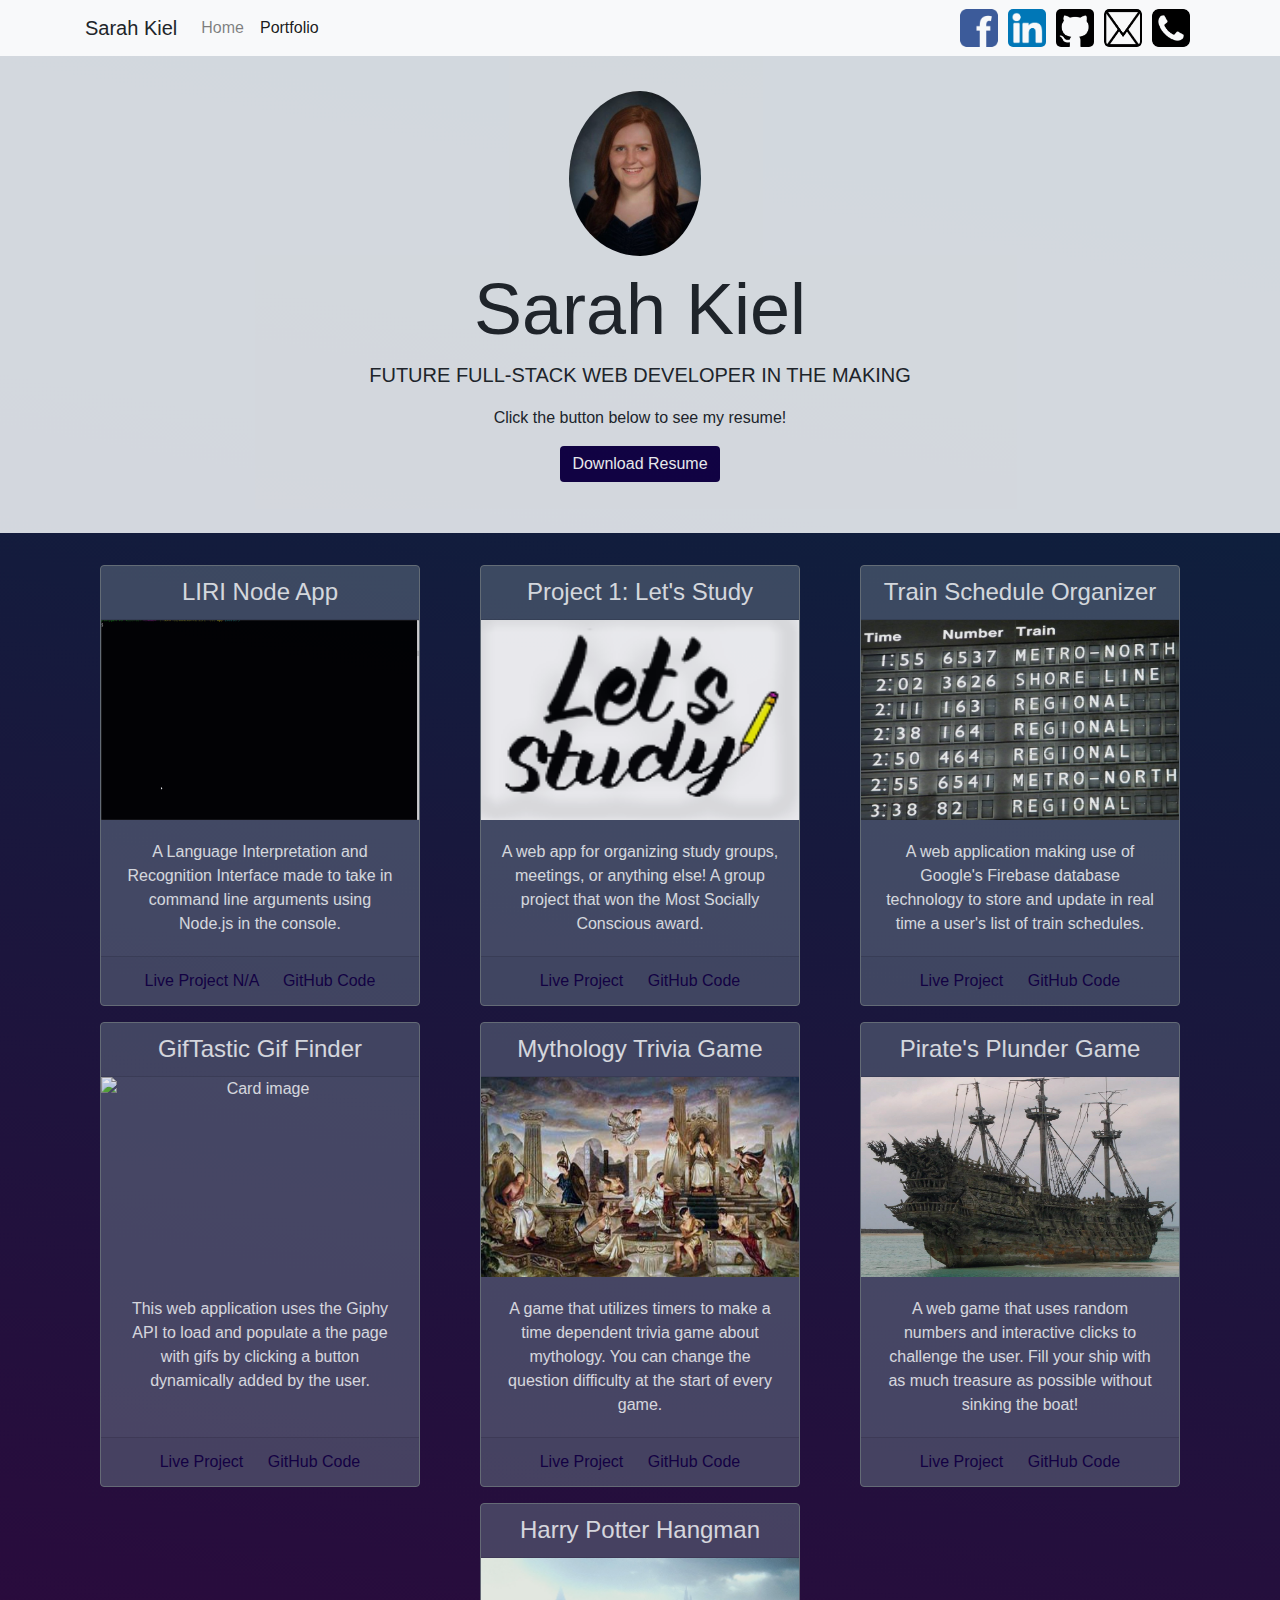
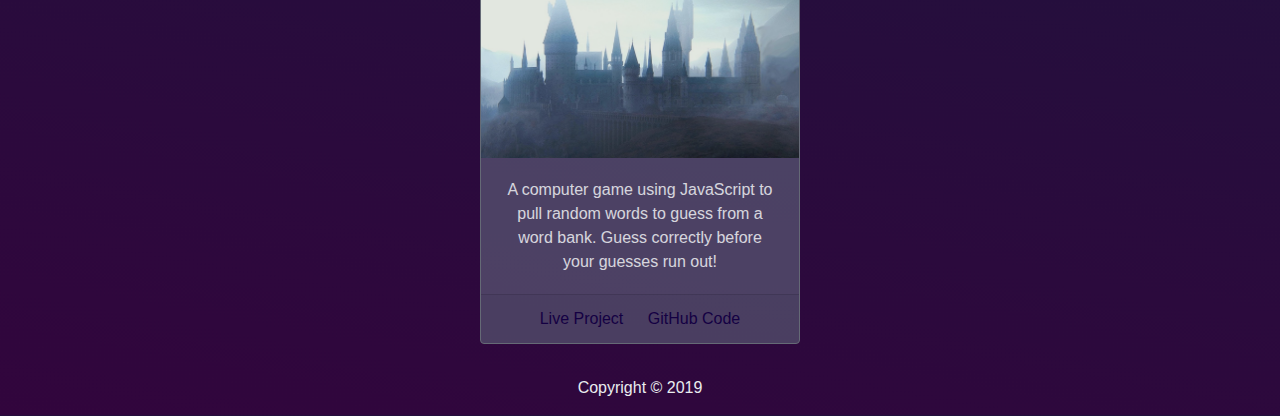
==== html/portfolio.html @ 1c45fc68 "moving portfolio" ====
<!DOCTYPE html>
<html>
  <head>
    <title>Sarah Kiel</title>
    <meta charset="utf-8">
    <meta http-equiv="X-UA-Compatible" content="IE=edge">
    <meta name="viewport" content="width=device-width, initial-scale=1">
    <link rel="shortcut icon" href="../assets/images/favicon.ico" type="image/x-icon"/>

    <link rel="stylesheet" href="https://stackpath.bootstrapcdn.com/bootstrap/4.3.1/css/bootstrap.min.css" integrity="sha384-ggOyR0iXCbMQv3Xipma34MD+dH/1fQ784/j6cY/iJTQUOhcWr7x9JvoRxT2MZw1T" crossorigin="anonymous">
    <script src="https://code.jquery.com/jquery-3.3.1.slim.min.js" integrity="sha384-q8i/X+965DzO0rT7abK41JStQIAqVgRVzpbzo5smXKp4YfRvH+8abtTE1Pi6jizo" crossorigin="anonymous"></script>
    <script src="https://cdnjs.cloudflare.com/ajax/libs/popper.js/1.14.7/umd/popper.min.js" integrity="sha384-UO2eT0CpHqdSJQ6hJty5KVphtPhzWj9WO1clHTMGa3JDZwrnQq4sF86dIHNDz0W1" crossorigin="anonymous"></script>
    <script src="https://stackpath.bootstrapcdn.com/bootstrap/4.3.1/js/bootstrap.min.js" integrity="sha384-JjSmVgyd0p3pXB1rRibZUAYoIIy6OrQ6VrjIEaFf/nJGzIxFDsf4x0xIM+B07jRM" crossorigin="anonymous"></script>
    <link href="https://stackpath.bootstrapcdn.com/bootswatch/4.3.1/united/bootstrap.min.css" rel="stylesheet" integrity="sha384-WTtvlZJeRyCiKUtbQ88X1x9uHmKi0eHCbQ8irbzqSLkE0DpAZuixT5yFvgX0CjIu" crossorigin="anonymous">

    <!-- import the webpage's stylesheet -->
    <link rel="stylesheet" href="../assets/css/style.css">

    <!-- import the webpage's javascript file -->
    <script src="../assets/javascript/script.js" defer></script>
  </head>
  <body>
    <nav class="navbar navbar-expand-lg navbar-light bg-light">
      <div class="container">
        <a class="navbar-brand">Sarah Kiel</a>
        <button class="navbar-toggler" type="button" data-toggle="collapse" data-target="#navbarColor03" aria-controls="navbarColor03" aria-expanded="false" aria-label="Toggle navigation">
          <span class="navbar-toggler-icon"></span>
        </button>

        <div class="collapse navbar-collapse" id="navbarColor03">
          <ul class="navbar-nav mr-auto">
            <li class="nav-item">
              <a class="nav-link" href="../index.html">Home</a>
            </li>
            <li class="nav-item active">
              <a class="nav-link" href="">Portfolio <span class="sr-only">(current)</span></a>
            </li>
          </ul>
          <form class="form-inline my-2 my-lg-0">
            <a href="https://www.facebook.com/people/Sarah-Kiel/100012681810702" target="_blank">
              <img src="../assets/images/facebook-icon.png" class="icons" alt="Facebook" height="38" width="38">
            </a>
            <a href="https://www.linkedin.com/in/sarah-kiel" target="_blank">
              <img src="../assets/images/linkedin-icon.png" class="icons" alt="LinkedIn" height="38" width="38">
            </a>
            <a href="https://github.com/skiel14" target="_blank">
              <img src="../assets/images/github-icon1.png" class="icons" alt="GitHub" height="38" width="38">
            </a>
            <a href="mailto:sarah.kiel14@gmail.com">
              <img src="../assets/images/email-icon.png" class="icons" alt="Email" height="38" width="38">
            </a>
            <a href="tel:9083919098">
              <img src="../assets/images/telephone-icon.png" class="icons" alt="Phone" height="38" width="38">
            </a>
          </form>
        </div>
      </div>
    </nav>
    <div class="jumbotron jumbotron-fluid text-center" style="opacity: 0.9" id="jumbo">
        <img src="../assets/images/profile.JPG" alt="Profile Image" height="175px" id="profile">
      <h1 class="display-3">Sarah Kiel</h1>
      <p class="lead">FUTURE FULL-STACK WEB DEVELOPER IN THE MAKING</p>
      <!-- <hr class="my-4"> -->
      <p>Click the button below to see my resume!</p>
      <p class="lead">
        <a class="btn btn-primary" href="../assets/Sarah Kiel Resume.pdf" download="Sarah Kiel Resume" target="_blank" role="button" id="resume">Download Resume</a>
      </p>
    </div>
    <div class="container" id="main">
      <div class="row">
        <div id="projects">
          <div class="card mb-3 myCards border-secondary text-center">
            <h4 class="card-header">LIRI Node App</h4>
            <img style="height: 200px; width: 100%; display: block;" src="../assets/images/liri-test1.gif" alt="Card image">
            <div class="card-body">
              <p class="card-text">A Language Interpretation and Recognition Interface made to take in command line arguments using Node.js in the console.</p>
            </div>
            <div class="card-footer text-muted">
              <a href="#" class="card-link">Live Project N/A</a>
              <a href="https://github.com/skiel14/liri-node-app" class="card-link" target="_blank">GitHub Code</a>
            </div>
          </div>

          <div class="card mb-3 myCards border-secondary text-center">
            <h4 class="card-header">Project 1: Let's Study</h4>
            <img style="height: 200px; width: 100%; display: block;" src="../assets/images/lets study.png" alt="Card image">
            <div class="card-body">
              <p class="card-text">A web app for organizing study groups, meetings, or anything else! A group project that won the Most Socially Conscious award.</p>
            </div>
            <div class="card-footer text-muted">
              <a href="https://skiel14.github.io/Lets-Study/" class="card-link" target="_blank">Live Project</a>
              <a href="https://github.com/skiel14/Lets-Study" class="card-link" target="_blank">GitHub Code</a>
            </div>
          </div>

          <div class="card mb-3 myCards border-secondary text-center">
            <h4 class="card-header">Train Schedule Organizer</h4>
            <img style="height: 200px; width: 100%; display: block;" src="../assets/images/train sched.jpg" alt="Card image">
            <div class="card-body">
              <p class="card-text">A web application making use of Google's Firebase database technology to store and update in real time a user's list of train schedules.</p>
            </div>
            <div class="card-footer text-muted">
              <a href="https://skiel14.github.io/firebase-train/" class="card-link" target="_blank">Live Project</a>
              <a href="https://github.com/skiel14/firebase-train" class="card-link" target="_blank">GitHub Code</a>
            </div>
          </div>

          <div class="card mb-3 myCards border-secondary text-center">
            <h4 class="card-header">GifTastic Gif Finder</h4>
            <img style="height: 200px; width: 100%; display: block;" src="https://media.giphy.com/media/1vRCeaHbgATwA/giphy.gif" alt="Card image">
            <div class="card-body">
              <p class="card-text">This web application uses the Giphy API to load and populate a the page with gifs by clicking a button dynamically added by the user.</p>
            </div>
            <div class="card-footer text-muted">
              <a href="https://skiel14.github.io/GifTastic/" class="card-link" target="_blank">Live Project</a>
              <a href="https://github.com/skiel14/GifTastic" class="card-link" target="_blank">GitHub Code</a>
            </div>
          </div>

          <div class="card mb-3 myCards border-secondary text-center">
            <h4 class="card-header">Mythology Trivia Game</h4>
            <img style="height: 200px; width: 100%; display: block;" src="../assets/images/greek mythology.jpg" alt="Card image">
            <div class="card-body">
              <p class="card-text">A game that utilizes timers to make a time dependent trivia game about mythology. You can change the question difficulty at the start of every game.</p>
            </div>
            <div class="card-footer text-muted">
              <a href="https://skiel14.github.io/TriviaGame/" class="card-link" target="_blank">Live Project</a>
              <a href="https://github.com/skiel14/TriviaGame" class="card-link" target="_blank">GitHub Code</a>
            </div>
          </div>

          <div class="card mb-3 myCards border-secondary text-center">
            <h4 class="card-header">Pirate's Plunder Game</h4>
            <img style="height: 200px; width: 100%; display: block;" src="../assets/images/pirate ship.jpg" alt="Card image">
            <div class="card-body">
              <p class="card-text">A web game that uses random numbers and interactive clicks to challenge the user. Fill your ship with as much treasure as possible without sinking the boat!</p>
            </div>
            <div class="card-footer text-muted">
              <a href="https://skiel14.github.io/unit-4-game/" class="card-link" target="_blank">Live Project</a>
              <a href="https://github.com/skiel14/unit-4-game" class="card-link" target="_blank">GitHub Code</a>
            </div>
          </div>

          <div class="card mb-3 myCards border-secondary text-center">
            <h4 class="card-header">Harry Potter Hangman</h4>
            <img style="height: 200px; width: 100%; display: block;" src="../assets/images/hogwarts.jpg" alt="Card image">
            <div class="card-body">
              <p class="card-text">A computer game using JavaScript to pull random words to guess from a word bank. Guess correctly before your guesses run out!</p>
            </div>
            <div class="card-footer text-muted">
              <a href="https://skiel14.github.io/Word-Guess-Game/" class="card-link" target="_blank">Live Project</a>
              <a href="https://github.com/skiel14/Word-Guess-Game" class="card-link" target="_blank">GitHub Code</a>
            </div>
          </div>
        </div>
      </div>
    </div>
    <footer class="page-footer font-small">
      <div class="footer-copyright text-center py-3">
        Copyright &copy; 2019
      </div>
    </footer>
  </body>
---- assets/css/style.css ----
body {
  background-image: url(../images/background.png);
  background-repeat: repeat;
  background-position: center;
  background-size: cover;
}

#main {
  color: #E9ECEF;
}

.icons {
  margin: 0 5px;
  border-radius: 5px;
}

#profile {
  border-radius: 50%;
  padding: 0 10px 10px 0;
  opacity: 1.6;
}

#resume {
  background: rgb(18, 0, 68);
  border: none;
}

footer {
  color: #E9ECEF;
}

#jumbo {
  padding: 35px;
}

.myCards {
  /* background: #575366; */
  background: rgba(112, 128, 144, 0.534);
  /* background-image: url(../images/background.png);
  background-repeat: repeat;
  background-position: center;
  background-size: cover; */
  opacity: 0.9;
  margin: 20px;
  max-width: 20rem;
  margin: 0 auto;
}

#projects {
  justify-content: space-between;
  display: flex;
  flex-wrap: wrap;
  margin: 0 auto;
}
/* 3c5b9a */
a.card-link {
  color: rgb(18, 0, 68);
}

a.card-link:hover {
  text-decoration: underline;
}

a.contact{
  color: cornflowerblue;
}

/* @media (min-width: 800px) {
  .myCards {
    margin: 20px;
  }

} */
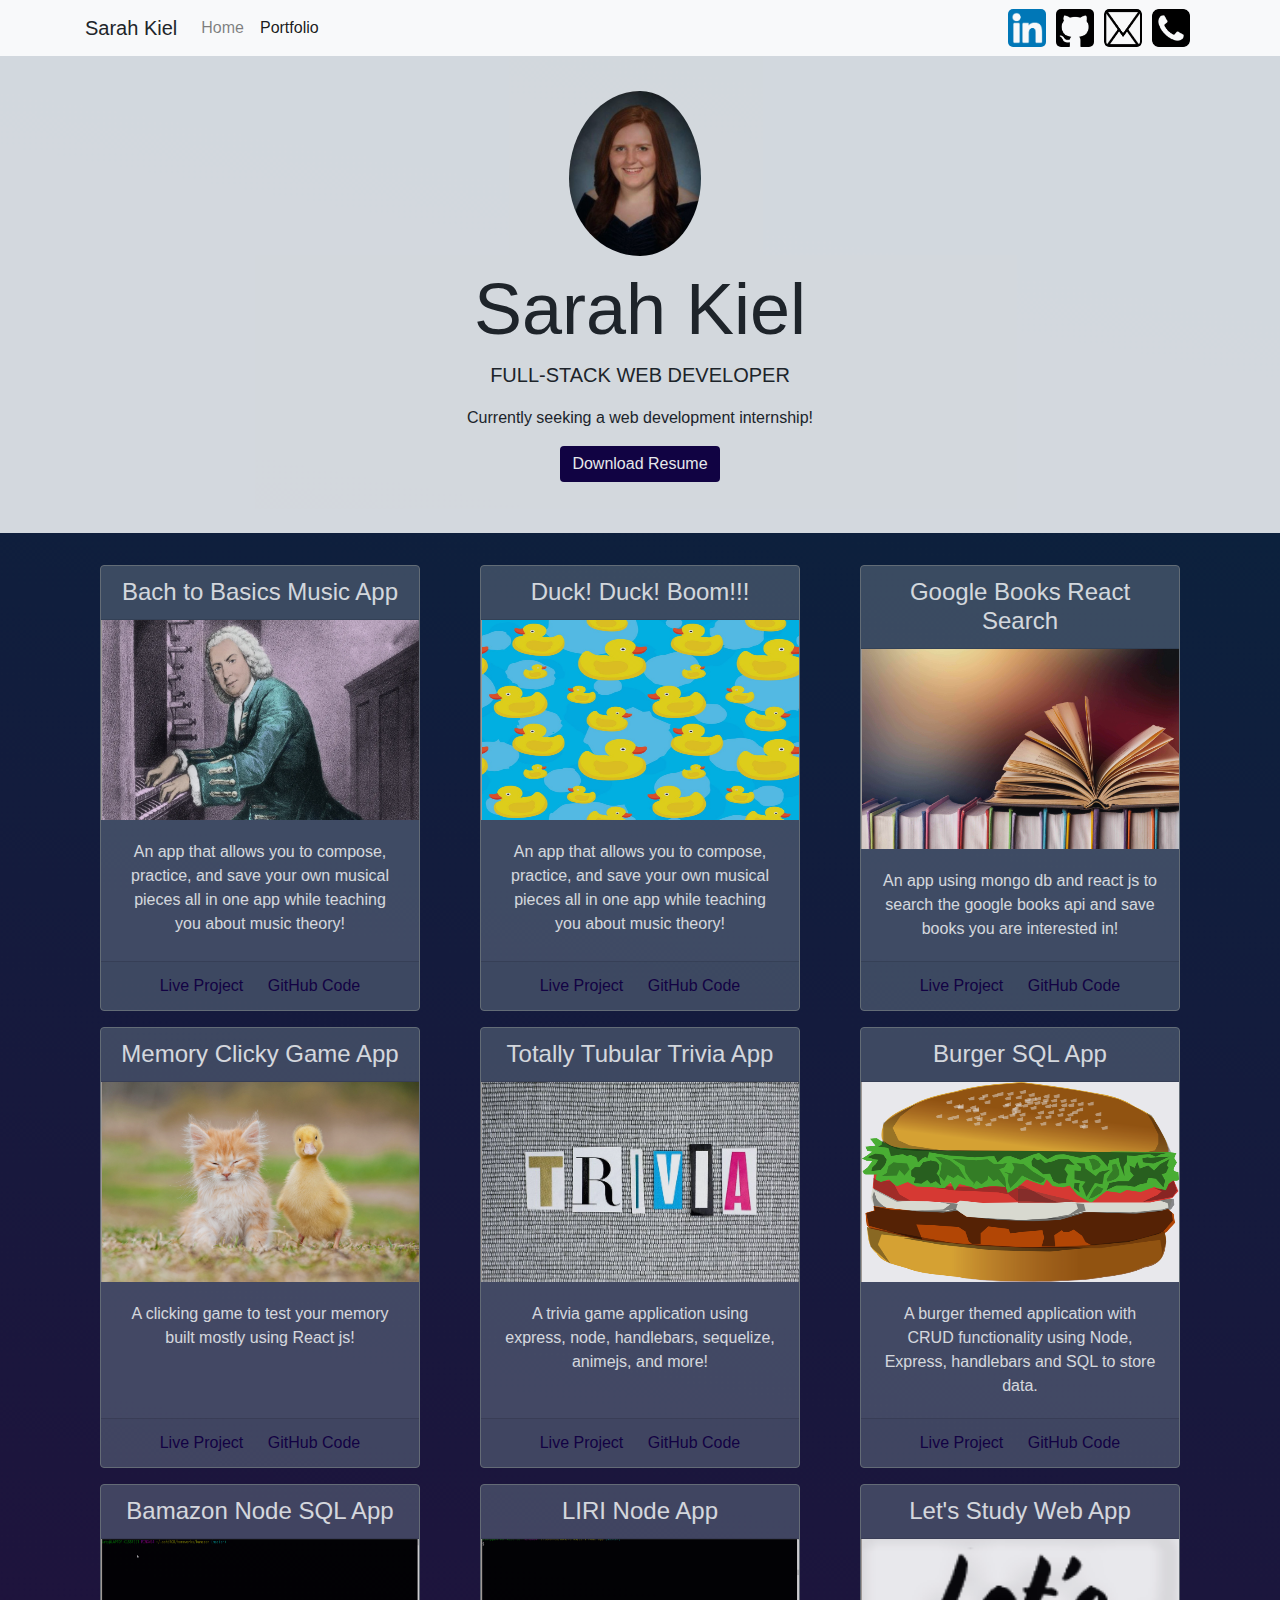
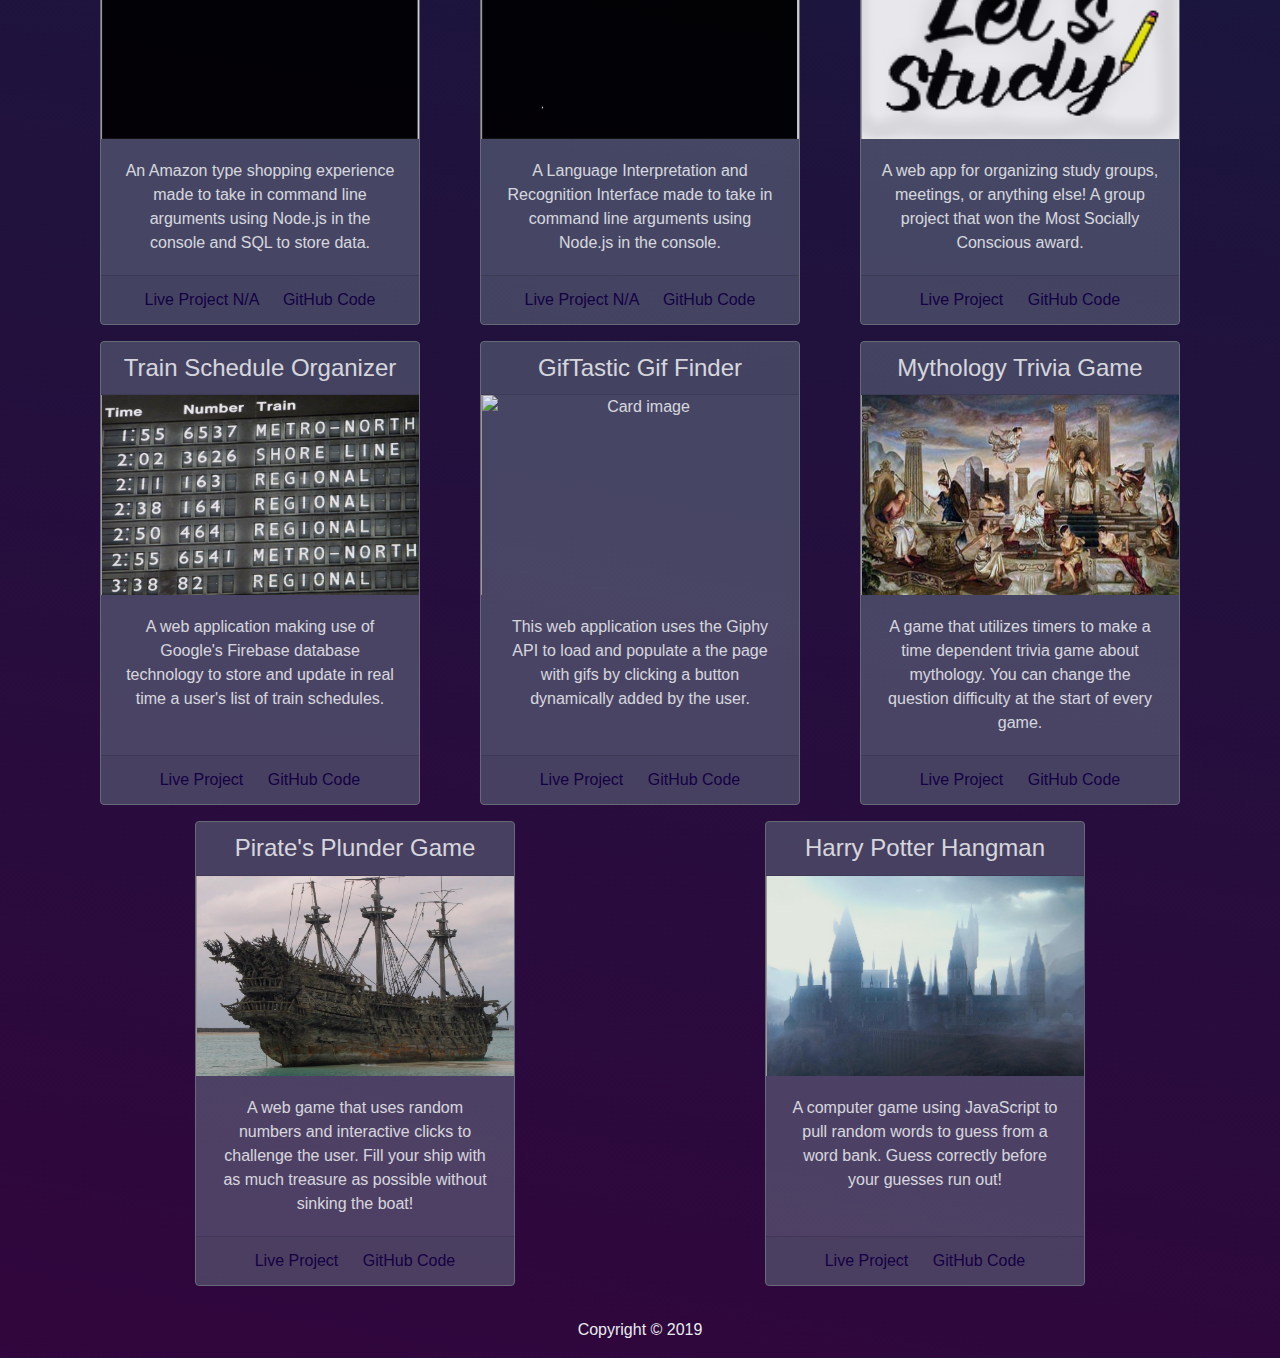
==== commit 5835ebf9: "update portfolio" ====
--- a/html/portfolio.html
+++ b/html/portfolio.html
@@ -1,163 +1,268 @@
 <!DOCTYPE html>
 <html>
-  <head>
-    <title>Sarah Kiel</title>
-    <meta charset="utf-8">
-    <meta http-equiv="X-UA-Compatible" content="IE=edge">
-    <meta name="viewport" content="width=device-width, initial-scale=1">
-    <link rel="shortcut icon" href="../assets/images/favicon.ico" type="image/x-icon"/>
-
-    <link rel="stylesheet" href="https://stackpath.bootstrapcdn.com/bootstrap/4.3.1/css/bootstrap.min.css" integrity="sha384-ggOyR0iXCbMQv3Xipma34MD+dH/1fQ784/j6cY/iJTQUOhcWr7x9JvoRxT2MZw1T" crossorigin="anonymous">
-    <script src="https://code.jquery.com/jquery-3.3.1.slim.min.js" integrity="sha384-q8i/X+965DzO0rT7abK41JStQIAqVgRVzpbzo5smXKp4YfRvH+8abtTE1Pi6jizo" crossorigin="anonymous"></script>
-    <script src="https://cdnjs.cloudflare.com/ajax/libs/popper.js/1.14.7/umd/popper.min.js" integrity="sha384-UO2eT0CpHqdSJQ6hJty5KVphtPhzWj9WO1clHTMGa3JDZwrnQq4sF86dIHNDz0W1" crossorigin="anonymous"></script>
-    <script src="https://stackpath.bootstrapcdn.com/bootstrap/4.3.1/js/bootstrap.min.js" integrity="sha384-JjSmVgyd0p3pXB1rRibZUAYoIIy6OrQ6VrjIEaFf/nJGzIxFDsf4x0xIM+B07jRM" crossorigin="anonymous"></script>
-    <link href="https://stackpath.bootstrapcdn.com/bootswatch/4.3.1/united/bootstrap.min.css" rel="stylesheet" integrity="sha384-WTtvlZJeRyCiKUtbQ88X1x9uHmKi0eHCbQ8irbzqSLkE0DpAZuixT5yFvgX0CjIu" crossorigin="anonymous">
-
-    <!-- import the webpage's stylesheet -->
-    <link rel="stylesheet" href="../assets/css/style.css">
-
-    <!-- import the webpage's javascript file -->
-    <script src="../assets/javascript/script.js" defer></script>
-  </head>
-  <body>
-    <nav class="navbar navbar-expand-lg navbar-light bg-light">
-      <div class="container">
-        <a class="navbar-brand">Sarah Kiel</a>
-        <button class="navbar-toggler" type="button" data-toggle="collapse" data-target="#navbarColor03" aria-controls="navbarColor03" aria-expanded="false" aria-label="Toggle navigation">
-          <span class="navbar-toggler-icon"></span>
-        </button>
-
-        <div class="collapse navbar-collapse" id="navbarColor03">
-          <ul class="navbar-nav mr-auto">
-            <li class="nav-item">
-              <a class="nav-link" href="../index.html">Home</a>
-            </li>
-            <li class="nav-item active">
-              <a class="nav-link" href="">Portfolio <span class="sr-only">(current)</span></a>
-            </li>
-          </ul>
-          <form class="form-inline my-2 my-lg-0">
-            <a href="https://www.facebook.com/people/Sarah-Kiel/100012681810702" target="_blank">
-              <img src="../assets/images/facebook-icon.png" class="icons" alt="Facebook" height="38" width="38">
-            </a>
-            <a href="https://www.linkedin.com/in/sarah-kiel" target="_blank">
-              <img src="../assets/images/linkedin-icon.png" class="icons" alt="LinkedIn" height="38" width="38">
-            </a>
-            <a href="https://github.com/skiel14" target="_blank">
-              <img src="../assets/images/github-icon1.png" class="icons" alt="GitHub" height="38" width="38">
-            </a>
-            <a href="mailto:sarah.kiel14@gmail.com">
-              <img src="../assets/images/email-icon.png" class="icons" alt="Email" height="38" width="38">
-            </a>
-            <a href="tel:9083919098">
-              <img src="../assets/images/telephone-icon.png" class="icons" alt="Phone" height="38" width="38">
-            </a>
-          </form>
-        </div>
-      </div>
-    </nav>
-    <div class="jumbotron jumbotron-fluid text-center" style="opacity: 0.9" id="jumbo">
-        <img src="../assets/images/profile.JPG" alt="Profile Image" height="175px" id="profile">
-      <h1 class="display-3">Sarah Kiel</h1>
-      <p class="lead">FUTURE FULL-STACK WEB DEVELOPER IN THE MAKING</p>
-      <!-- <hr class="my-4"> -->
-      <p>Click the button below to see my resume!</p>
-      <p class="lead">
-        <a class="btn btn-primary" href="../assets/Sarah Kiel Resume.pdf" download="Sarah Kiel Resume" target="_blank" role="button" id="resume">Download Resume</a>
-      </p>
-    </div>
-    <div class="container" id="main">
-      <div class="row">
-        <div id="projects">
-          <div class="card mb-3 myCards border-secondary text-center">
-            <h4 class="card-header">LIRI Node App</h4>
-            <img style="height: 200px; width: 100%; display: block;" src="../assets/images/liri-test1.gif" alt="Card image">
-            <div class="card-body">
-              <p class="card-text">A Language Interpretation and Recognition Interface made to take in command line arguments using Node.js in the console.</p>
-            </div>
-            <div class="card-footer text-muted">
-              <a href="#" class="card-link">Live Project N/A</a>
-              <a href="https://github.com/skiel14/liri-node-app" class="card-link" target="_blank">GitHub Code</a>
-            </div>
-          </div>
-
-          <div class="card mb-3 myCards border-secondary text-center">
-            <h4 class="card-header">Project 1: Let's Study</h4>
-            <img style="height: 200px; width: 100%; display: block;" src="../assets/images/lets study.png" alt="Card image">
-            <div class="card-body">
-              <p class="card-text">A web app for organizing study groups, meetings, or anything else! A group project that won the Most Socially Conscious award.</p>
-            </div>
-            <div class="card-footer text-muted">
-              <a href="https://skiel14.github.io/Lets-Study/" class="card-link" target="_blank">Live Project</a>
-              <a href="https://github.com/skiel14/Lets-Study" class="card-link" target="_blank">GitHub Code</a>
-            </div>
-          </div>
-
-          <div class="card mb-3 myCards border-secondary text-center">
-            <h4 class="card-header">Train Schedule Organizer</h4>
-            <img style="height: 200px; width: 100%; display: block;" src="../assets/images/train sched.jpg" alt="Card image">
-            <div class="card-body">
-              <p class="card-text">A web application making use of Google's Firebase database technology to store and update in real time a user's list of train schedules.</p>
-            </div>
-            <div class="card-footer text-muted">
-              <a href="https://skiel14.github.io/firebase-train/" class="card-link" target="_blank">Live Project</a>
-              <a href="https://github.com/skiel14/firebase-train" class="card-link" target="_blank">GitHub Code</a>
-            </div>
-          </div>
-
-          <div class="card mb-3 myCards border-secondary text-center">
-            <h4 class="card-header">GifTastic Gif Finder</h4>
-            <img style="height: 200px; width: 100%; display: block;" src="https://media.giphy.com/media/1vRCeaHbgATwA/giphy.gif" alt="Card image">
-            <div class="card-body">
-              <p class="card-text">This web application uses the Giphy API to load and populate a the page with gifs by clicking a button dynamically added by the user.</p>
-            </div>
-            <div class="card-footer text-muted">
-              <a href="https://skiel14.github.io/GifTastic/" class="card-link" target="_blank">Live Project</a>
-              <a href="https://github.com/skiel14/GifTastic" class="card-link" target="_blank">GitHub Code</a>
-            </div>
-          </div>
-
-          <div class="card mb-3 myCards border-secondary text-center">
-            <h4 class="card-header">Mythology Trivia Game</h4>
-            <img style="height: 200px; width: 100%; display: block;" src="../assets/images/greek mythology.jpg" alt="Card image">
-            <div class="card-body">
-              <p class="card-text">A game that utilizes timers to make a time dependent trivia game about mythology. You can change the question difficulty at the start of every game.</p>
-            </div>
-            <div class="card-footer text-muted">
-              <a href="https://skiel14.github.io/TriviaGame/" class="card-link" target="_blank">Live Project</a>
-              <a href="https://github.com/skiel14/TriviaGame" class="card-link" target="_blank">GitHub Code</a>
-            </div>
-          </div>
-
-          <div class="card mb-3 myCards border-secondary text-center">
-            <h4 class="card-header">Pirate's Plunder Game</h4>
-            <img style="height: 200px; width: 100%; display: block;" src="../assets/images/pirate ship.jpg" alt="Card image">
-            <div class="card-body">
-              <p class="card-text">A web game that uses random numbers and interactive clicks to challenge the user. Fill your ship with as much treasure as possible without sinking the boat!</p>
-            </div>
-            <div class="card-footer text-muted">
-              <a href="https://skiel14.github.io/unit-4-game/" class="card-link" target="_blank">Live Project</a>
-              <a href="https://github.com/skiel14/unit-4-game" class="card-link" target="_blank">GitHub Code</a>
-            </div>
-          </div>
-
-          <div class="card mb-3 myCards border-secondary text-center">
-            <h4 class="card-header">Harry Potter Hangman</h4>
-            <img style="height: 200px; width: 100%; display: block;" src="../assets/images/hogwarts.jpg" alt="Card image">
-            <div class="card-body">
-              <p class="card-text">A computer game using JavaScript to pull random words to guess from a word bank. Guess correctly before your guesses run out!</p>
-            </div>
-            <div class="card-footer text-muted">
-              <a href="https://skiel14.github.io/Word-Guess-Game/" class="card-link" target="_blank">Live Project</a>
-              <a href="https://github.com/skiel14/Word-Guess-Game" class="card-link" target="_blank">GitHub Code</a>
-            </div>
-          </div>
-        </div>
+
+<head>
+  <title>Sarah Kiel</title>
+  <meta charset="utf-8">
+  <meta http-equiv="X-UA-Compatible" content="IE=edge">
+  <meta name="viewport" content="width=device-width, initial-scale=1">
+  <link rel="shortcut icon" href="../assets/images/favicon.ico" type="image/x-icon" />
+
+  <link rel="stylesheet" href="https://stackpath.bootstrapcdn.com/bootstrap/4.3.1/css/bootstrap.min.css"
+    integrity="sha384-ggOyR0iXCbMQv3Xipma34MD+dH/1fQ784/j6cY/iJTQUOhcWr7x9JvoRxT2MZw1T" crossorigin="anonymous">
+  <script src="https://code.jquery.com/jquery-3.3.1.slim.min.js"
+    integrity="sha384-q8i/X+965DzO0rT7abK41JStQIAqVgRVzpbzo5smXKp4YfRvH+8abtTE1Pi6jizo"
+    crossorigin="anonymous"></script>
+  <script src="https://cdnjs.cloudflare.com/ajax/libs/popper.js/1.14.7/umd/popper.min.js"
+    integrity="sha384-UO2eT0CpHqdSJQ6hJty5KVphtPhzWj9WO1clHTMGa3JDZwrnQq4sF86dIHNDz0W1"
+    crossorigin="anonymous"></script>
+  <script src="https://stackpath.bootstrapcdn.com/bootstrap/4.3.1/js/bootstrap.min.js"
+    integrity="sha384-JjSmVgyd0p3pXB1rRibZUAYoIIy6OrQ6VrjIEaFf/nJGzIxFDsf4x0xIM+B07jRM"
+    crossorigin="anonymous"></script>
+  <link href="https://stackpath.bootstrapcdn.com/bootswatch/4.3.1/united/bootstrap.min.css" rel="stylesheet"
+    integrity="sha384-WTtvlZJeRyCiKUtbQ88X1x9uHmKi0eHCbQ8irbzqSLkE0DpAZuixT5yFvgX0CjIu" crossorigin="anonymous">
+
+  <!-- import the webpage's stylesheet -->
+  <link rel="stylesheet" href="../assets/css/style.css">
+
+  <!-- import the webpage's javascript file -->
+  <script src="../assets/javascript/script.js" defer></script>
+</head>
+
+<body>
+  <nav class="navbar navbar-expand-lg navbar-light bg-light">
+    <div class="container">
+      <a class="navbar-brand">Sarah Kiel</a>
+      <button class="navbar-toggler" type="button" data-toggle="collapse" data-target="#navbarColor03"
+        aria-controls="navbarColor03" aria-expanded="false" aria-label="Toggle navigation">
+        <span class="navbar-toggler-icon"></span>
+      </button>
+
+      <div class="collapse navbar-collapse" id="navbarColor03">
+        <ul class="navbar-nav mr-auto">
+          <li class="nav-item">
+            <a class="nav-link" href="../index.html">Home</a>
+          </li>
+          <li class="nav-item active">
+            <a class="nav-link" href="">Portfolio <span class="sr-only">(current)</span></a>
+          </li>
+        </ul>
+        <form class="form-inline my-2 my-lg-0">
+          <a href="https://www.linkedin.com/in/sarah-kiel" target="_blank">
+            <img src="../assets/images/linkedin-icon.png" class="icons" alt="LinkedIn" height="38" width="38">
+          </a>
+          <a href="https://github.com/skiel14" target="_blank">
+            <img src="../assets/images/github-icon1.png" class="icons" alt="GitHub" height="38" width="38">
+          </a>
+          <a href="mailto:sarah.kiel14@gmail.com">
+            <img src="../assets/images/email-icon.png" class="icons" alt="Email" height="38" width="38">
+          </a>
+          <a href="tel:9083919098">
+            <img src="../assets/images/telephone-icon.png" class="icons" alt="Phone" height="38" width="38">
+          </a>
+        </form>
       </div>
     </div>
-    <footer class="page-footer font-small">
-      <div class="footer-copyright text-center py-3">
-        Copyright &copy; 2019
+  </nav>
+  <div class="jumbotron jumbotron-fluid text-center" style="opacity: 0.9" id="jumbo">
+    <img src="../assets/images/profile.JPG" alt="Profile Image" height="175px" id="profile">
+    <h1 class="display-3">Sarah Kiel</h1>
+    <p class="lead">FULL-STACK WEB DEVELOPER</p>
+    <p>Currently seeking a web development internship!</p>
+    <p class="lead">
+      <a class="btn btn-primary" href="../assets/Sarah Kiel Resume V2.pdf" download="Sarah Kiel Resume" target="_blank"
+        role="button" id="resume">Download Resume</a>
+    </p>
+  </div>
+  <div class="container" id="main">
+    <div class="row">
+      <div id="projects">
+        <div class="card mb-3 myCards border-secondary text-center">
+          <h4 class="card-header">Bach to Basics Music App</h4>
+          <img class="pics" src="../assets/images/bach-img.webp" alt="Card image">
+          <div class="card-body">
+            <p class="card-text">An app that allows you to compose, practice, and save your own musical pieces all in
+              one app while teaching you about music theory!</p>
+          </div>
+          <div class="card-footer text-muted">
+            <a href="https://google-books-search-sk.herokuapp.com/" class="card-link" target="_blank">Live Project</a>
+            <a href="https://github.com/skiel14/google-books-search" class="card-link" target="_blank">GitHub Code</a>
+          </div>
+        </div>
+
+        <div class="card mb-3 myCards border-secondary text-center">
+          <h4 class="card-header">Duck! Duck! Boom!!!</h4>
+          <img class="pics" src="../assets/images/ducks-img.jpg" alt="Card image">
+          <div class="card-body">
+            <p class="card-text">An app that allows you to compose, practice, and save your own musical pieces all in
+              one app while teaching you about music theory!</p>
+          </div>
+          <div class="card-footer text-muted">
+            <a href="https://duck-duck-boom.glitch.me/" class="card-link" target="_blank">Live Project</a>
+            <a href="https://github.com/skiel14/duck-duck-boom" class="card-link" target="_blank">GitHub Code</a>
+          </div>
+        </div>
+
+        <div class="card mb-3 myCards border-secondary text-center">
+          <h4 class="card-header">Google Books React Search</h4>
+          <img class="pics" src="../assets/images/books-img.jpg" alt="Card image">
+          <div class="card-body">
+            <p class="card-text">An app using mongo db and react js to search the google books api and save books you
+              are interested in!</p>
+          </div>
+          <div class="card-footer text-muted">
+            <a href="https://google-books-search-sk.herokuapp.com/" class="card-link" target="_blank">Live Project</a>
+            <a href="https://github.com/skiel14/google-books-search" class="card-link" target="_blank">GitHub Code</a>
+          </div>
+        </div>
+
+        <div class="card mb-3 myCards border-secondary text-center">
+          <h4 class="card-header">Memory Clicky Game App</h4>
+          <img class="pics" src="../assets/images/baby-animals-img.jpg" alt="Card image">
+          <div class="card-body">
+            <p class="card-text">A clicking game to test your memory built mostly using React js!</p>
+          </div>
+          <div class="card-footer text-muted">
+            <a href="https://clicky-game-sk.herokuapp.com/" class="card-link" target="_blank">Live Project</a>
+            <a href="https://github.com/skiel14/clicky-game" class="card-link" target="_blank">GitHub Code</a>
+          </div>
+        </div>
+
+        <div class="card mb-3 myCards border-secondary text-center">
+          <h4 class="card-header">Totally Tubular Trivia App</h4>
+          <img class="pics" src="../assets/images/trivia-img.jpg" alt="Card image">
+          <div class="card-body">
+            <p class="card-text">A trivia game application using express, node, handlebars, sequelize, animejs, and
+              more!</p>
+          </div>
+          <div class="card-footer text-muted">
+            <a href="https://project2g8.herokuapp.com/" class="card-link" target="_blank">Live Project</a>
+            <a href="https://github.com/skiel14/project2-team8" class="card-link" target="_blank">GitHub Code</a>
+          </div>
+        </div>
+
+        <div class="card mb-3 myCards border-secondary text-center">
+          <h4 class="card-header">Burger SQL App</h4>
+          <img class="pics" src="../assets/images/burger.png" alt="Card image" style="background-color: white;">
+          <div class="card-body">
+            <p class="card-text">A burger themed application with CRUD functionality using Node, Express,
+              handlebars and SQL to store data.</p>
+          </div>
+          <div class="card-footer text-muted">
+            <a href="https://burger-app-sk.herokuapp.com/" class="card-link" target="_blank">Live Project</a>
+            <a href="https://github.com/skiel14/Burger" class="card-link" target="_blank">GitHub Code</a>
+          </div>
+        </div>
+
+        <div class="card mb-3 myCards border-secondary text-center">
+          <h4 class="card-header">Bamazon Node SQL App</h4>
+          <img class="pics" src="../assets/images/bamazon-test.gif" alt="Card image">
+          <div class="card-body">
+            <p class="card-text">An Amazon type shopping experience made to take in command line arguments using Node.js
+              in the console and SQL to store data.</p>
+          </div>
+          <div class="card-footer text-muted">
+            <a href="#" class="card-link">Live Project N/A</a>
+            <a href="https://github.com/skiel14/bamazon" class="card-link" target="_blank">GitHub Code</a>
+          </div>
+        </div>
+
+        <div class="card mb-3 myCards border-secondary text-center">
+          <h4 class="card-header">LIRI Node App</h4>
+          <img class="pics" src="../assets/images/liri-test1.gif" alt="Card image">
+          <div class="card-body">
+            <p class="card-text">A Language Interpretation and Recognition Interface made to take in command line
+              arguments using Node.js in the console.</p>
+          </div>
+          <div class="card-footer text-muted">
+            <a href="#" class="card-link">Live Project N/A</a>
+            <a href="https://github.com/skiel14/liri-node-app" class="card-link" target="_blank">GitHub Code</a>
+          </div>
+        </div>
+
+        <div class="card mb-3 myCards border-secondary text-center">
+          <h4 class="card-header">Let's Study Web App</h4>
+          <img class="pics" src="../assets/images/lets study.png" alt="Card image">
+          <div class="card-body">
+            <p class="card-text">A web app for organizing study groups, meetings, or anything else! A group project that
+              won the Most Socially Conscious award.</p>
+          </div>
+          <div class="card-footer text-muted">
+            <a href="https://skiel14.github.io/Lets-Study/" class="card-link" target="_blank">Live Project</a>
+            <a href="https://github.com/skiel14/Lets-Study" class="card-link" target="_blank">GitHub Code</a>
+          </div>
+        </div>
+
+        <div class="card mb-3 myCards border-secondary text-center">
+          <h4 class="card-header">Train Schedule Organizer</h4>
+          <img class="pics" src="../assets/images/train sched.jpg" alt="Card image">
+          <div class="card-body">
+            <p class="card-text">A web application making use of Google's Firebase database technology to store and
+              update in real time a user's list of train schedules.</p>
+          </div>
+          <div class="card-footer text-muted">
+            <a href="https://skiel14.github.io/firebase-train/" class="card-link" target="_blank">Live Project</a>
+            <a href="https://github.com/skiel14/firebase-train" class="card-link" target="_blank">GitHub Code</a>
+          </div>
+        </div>
+
+        <div class="card mb-3 myCards border-secondary text-center">
+          <h4 class="card-header">GifTastic Gif Finder</h4>
+          <img class="pics" src="https://media.giphy.com/media/1vRCeaHbgATwA/giphy.gif" alt="Card image">
+          <div class="card-body">
+            <p class="card-text">This web application uses the Giphy API to load and populate a the page with gifs by
+              clicking a button dynamically added by the user.</p>
+          </div>
+          <div class="card-footer text-muted">
+            <a href="https://skiel14.github.io/GifTastic/" class="card-link" target="_blank">Live Project</a>
+            <a href="https://github.com/skiel14/GifTastic" class="card-link" target="_blank">GitHub Code</a>
+          </div>
+        </div>
+
+        <div class="card mb-3 myCards border-secondary text-center">
+          <h4 class="card-header">Mythology Trivia Game</h4>
+          <img class="pics" src="../assets/images/greek mythology.jpg" alt="Card image">
+          <div class="card-body">
+            <p class="card-text">A game that utilizes timers to make a time dependent trivia game about mythology. You
+              can change the question difficulty at the start of every game.</p>
+          </div>
+          <div class="card-footer text-muted">
+            <a href="https://skiel14.github.io/TriviaGame/" class="card-link" target="_blank">Live Project</a>
+            <a href="https://github.com/skiel14/TriviaGame" class="card-link" target="_blank">GitHub Code</a>
+          </div>
+        </div>
+
+        <div class="card mb-3 myCards border-secondary text-center">
+          <h4 class="card-header">Pirate's Plunder Game</h4>
+          <img class="pics" src="../assets/images/pirate ship.jpg" alt="Card image">
+          <div class="card-body">
+            <p class="card-text">A web game that uses random numbers and interactive clicks to challenge the user. Fill
+              your ship with as much treasure as possible without sinking the boat!</p>
+          </div>
+          <div class="card-footer text-muted">
+            <a href="https://skiel14.github.io/unit-4-game/" class="card-link" target="_blank">Live Project</a>
+            <a href="https://github.com/skiel14/unit-4-game" class="card-link" target="_blank">GitHub Code</a>
+          </div>
+        </div>
+
+        <div class="card mb-3 myCards border-secondary text-center">
+          <h4 class="card-header">Harry Potter Hangman</h4>
+          <img class="pics" src="../assets/images/hogwarts.jpg" alt="Card image">
+          <div class="card-body">
+            <p class="card-text">A computer game using JavaScript to pull random words to guess from a word bank. Guess
+              correctly before your guesses run out!</p>
+          </div>
+          <div class="card-footer text-muted">
+            <a href="https://skiel14.github.io/Word-Guess-Game/" class="card-link" target="_blank">Live Project</a>
+            <a href="https://github.com/skiel14/Word-Guess-Game" class="card-link" target="_blank">GitHub Code</a>
+          </div>
+        </div>
       </div>
-    </footer>
-  </body>
+    </div>
+  </div>
+  <footer class="page-footer font-small">
+    <div class="footer-copyright text-center py-3">
+      Copyright &copy; 2019
+    </div>
+  </footer>
+</body>
--- a/assets/css/style.css
+++ b/assets/css/style.css
@@ -1,6 +1,9 @@
+html {
+  min-height: 100%;
+}
+
 body {
-  background-image: url(../images/background.png);
-  background-repeat: repeat;
+  background: url(../images/background.png) scroll;
   background-position: center;
   background-size: cover;
 }
@@ -46,11 +49,30 @@
   margin: 0 auto;
 }
 
-#projects {
+#projects, #skills {
   justify-content: space-between;
   display: flex;
   flex-wrap: wrap;
   margin: 0 auto;
+}
+
+.myRow {
+  display: flex; /* equal height of the children */
+}
+
+.myCol {
+  flex: 1;
+}
+
+#skills, #aboutMe, #contactMe {
+  padding: 5px;
+  border-radius: 5px;
+  background: rgba(211, 215, 221, 0.4);
+  margin-bottom: 20px;
+}
+
+#skills img {
+  margin: 5px;
 }
 /* 3c5b9a */
 a.card-link {
@@ -65,9 +87,10 @@
   color: cornflowerblue;
 }
 
-/* @media (min-width: 800px) {
-  .myCards {
-    margin: 20px;
-  }
-
-} */
+.pics {
+  border-left: #AEA79F 1px solid;
+  height: 200px;
+  width: 100%;
+  display: block;
+  margin: 0 auto;
+}
